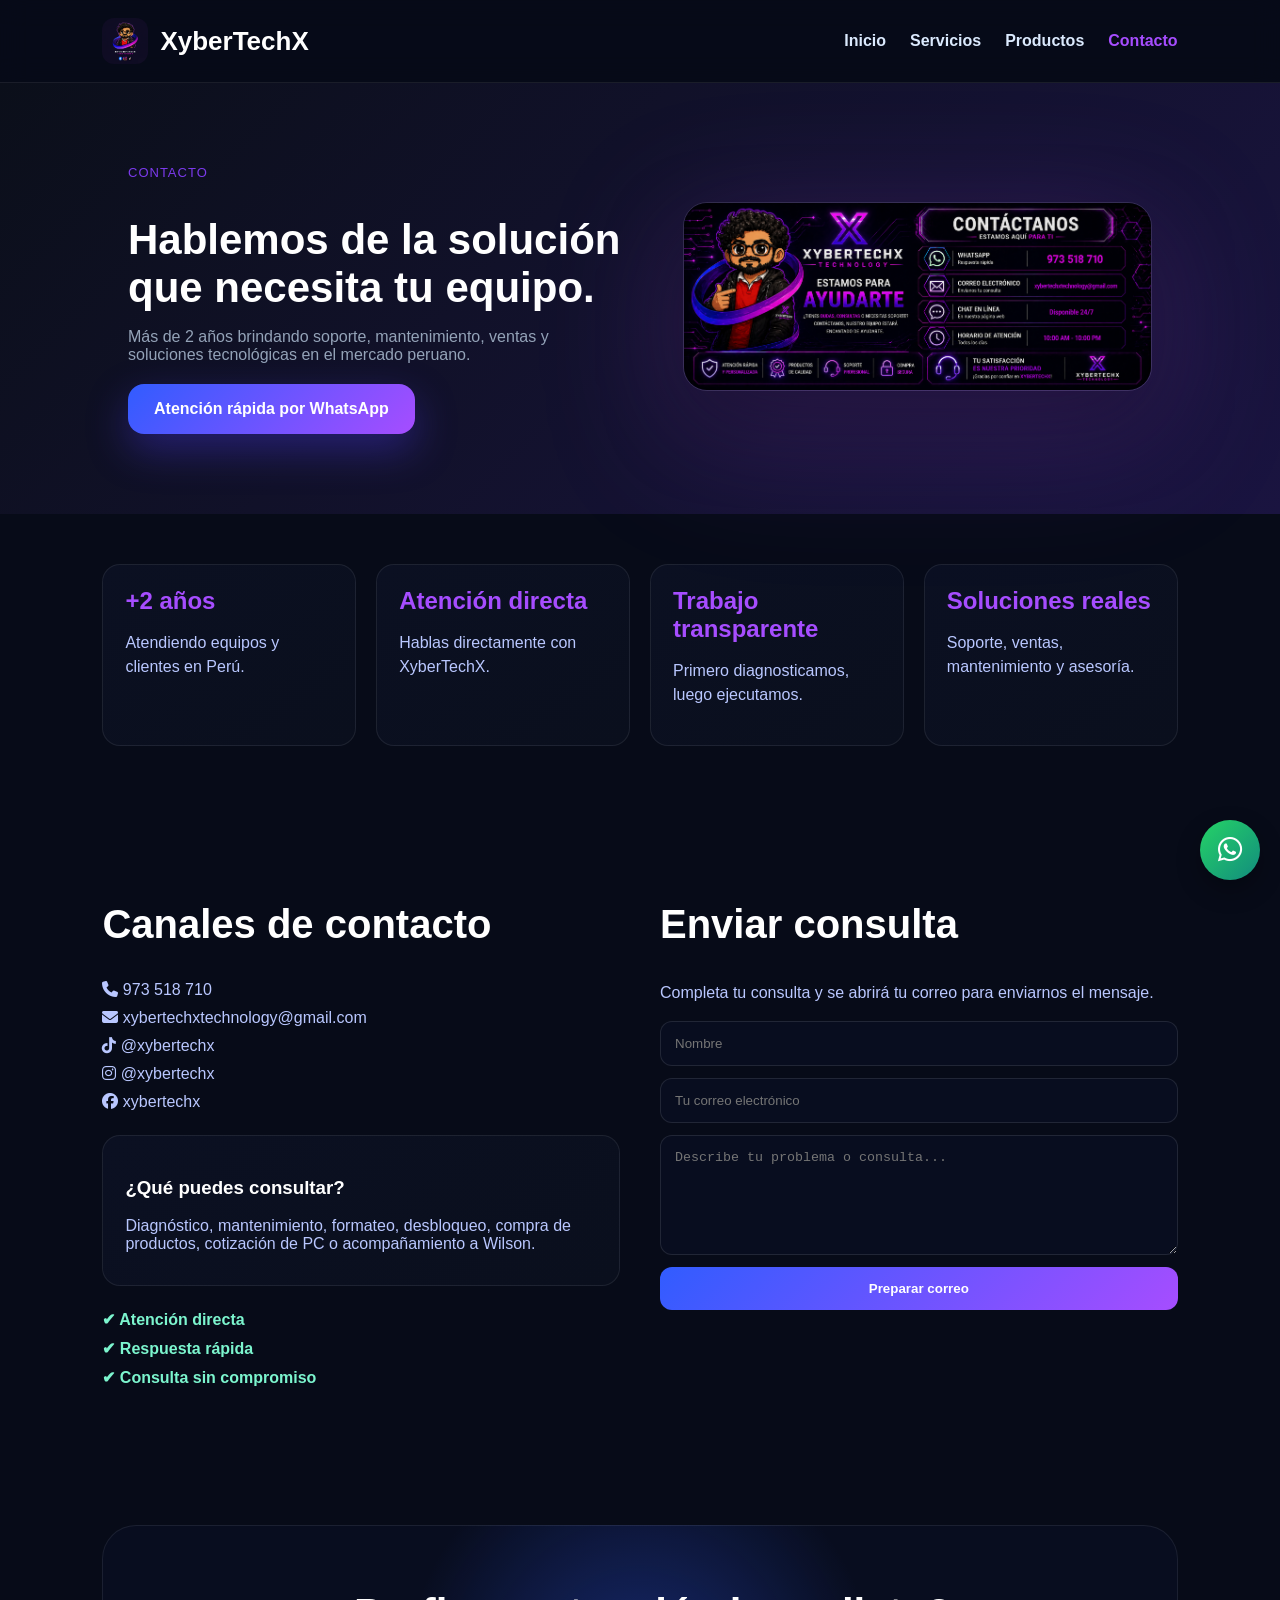
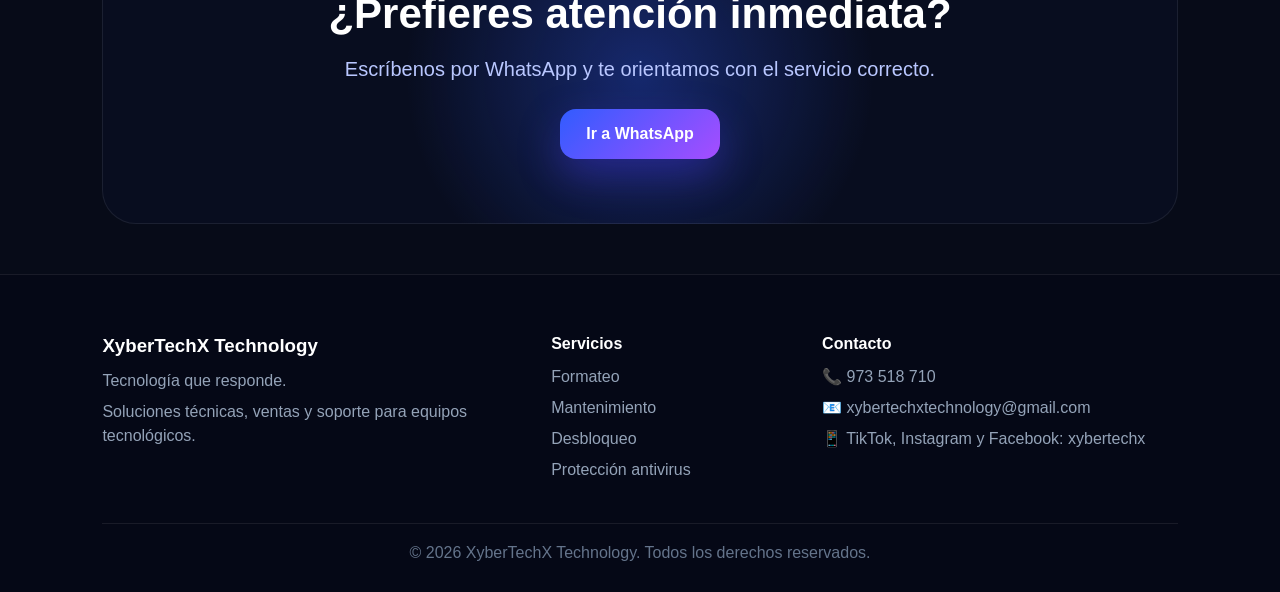
==== contacto.html @ 789586d5 "Corrige estructura y limpia archivos del sitio" ====
<!DOCTYPE html>
<html lang="es">
<head>
  <meta charset="UTF-8">
  <title>Contacto - XyberTechX Technology</title>
  <meta name="viewport" content="width=device-width, initial-scale=1.0">

  <link rel="stylesheet" href="css/web.css">
  <link rel="stylesheet" href="https://cdnjs.cloudflare.com/ajax/libs/font-awesome/6.5.0/css/all.min.css">
</head>

<body>

<header class="nav">
  <div class="nav-brand">
    <img src="img/logo.png" alt="XyberTechX">
    <h2>XyberTechX</h2>
  </div>

  <nav>
    <a href="index.html">Inicio</a>
    <a href="servicios.html">Servicios</a>
    <a href="productos.html">Productos</a>
    <a href="contacto.html" class="active">Contacto</a>
  </nav>
</header>

<section class="page-hero hero-productos">
  <div>
    <span class="eyebrow">Contacto</span>
    <h1>Hablemos de la solución que necesita tu equipo.</h1>
    <p>
      Más de 2 años brindando soporte, mantenimiento, ventas y soluciones tecnológicas en el mercado peruano.
    </p>

    <a class="btn" href="https://wa.me/51973518710?text=Hola,%20necesito%20ayuda%20con%20mi%20PC%20o%20laptop" target="_blank" rel="noopener">
      Atención rápida por WhatsApp
    </a>
  </div>

  <div class="hero-img">
    <img src="img/banner5.png" alt="Contacto XyberTechX">
  </div>
</section>

<section class="section confianza">
  <div class="confianza-grid">
    <div class="confianza-card">
      <h3>+2 años</h3>
      <p>Atendiendo equipos y clientes en Perú.</p>
    </div>

    <div class="confianza-card">
      <h3>Atención directa</h3>
      <p>Hablas directamente con XyberTechX.</p>
    </div>

    <div class="confianza-card">
      <h3>Trabajo transparente</h3>
      <p>Primero diagnosticamos, luego ejecutamos.</p>
    </div>

    <div class="confianza-card">
      <h3>Soluciones reales</h3>
      <p>Soporte, ventas, mantenimiento y asesoría.</p>
    </div>
  </div>
</section>

<section class="section contacto-grid">

  <div class="contacto-info">
    <h2>Canales de contacto</h2>

    <p><i class="fa-solid fa-phone"></i> 973 518 710</p>
    <p><i class="fa-solid fa-envelope"></i> xybertechxtechnology@gmail.com</p>
    <p><i class="fa-brands fa-tiktok"></i> @xybertechx</p>
    <p><i class="fa-brands fa-instagram"></i> @xybertechx</p>
    <p><i class="fa-brands fa-facebook"></i> xybertechx</p>

    <div class="contacto-note">
      <h3>¿Qué puedes consultar?</h3>
      <p>
        Diagnóstico, mantenimiento, formateo, desbloqueo, compra de productos,
        cotización de PC o acompañamiento a Wilson.
      </p>
    </div>

    <div class="mini-info">
      <p>✔ Atención directa</p>
      <p>✔ Respuesta rápida</p>
      <p>✔ Consulta sin compromiso</p>
    </div>
  </div>

  <div class="contacto-form">
    <h2>Enviar consulta</h2>
    <p class="form-desc">
      Completa tu consulta y se abrirá tu correo para enviarnos el mensaje.
    </p>

    <form id="formContacto">
      <input id="nombreContacto" type="text" placeholder="Nombre" required>
      <input id="correoContacto" type="email" placeholder="Tu correo electrónico" required>
      <textarea id="mensajeContacto" placeholder="Describe tu problema o consulta..." required></textarea>

      <button type="submit">Preparar correo</button>
    </form>

    <p id="mensajeForm" class="mensaje-form"></p>
  </div>

</section>

<section class="cta">
  <h2>¿Prefieres atención inmediata?</h2>
  <p>Escríbenos por WhatsApp y te orientamos con el servicio correcto.</p>

  <a class="btn" href="https://wa.me/51973518710?text=Hola,%20quiero%20atención%20rápida%20de%20XyberTechX" target="_blank" rel="noopener">
    Ir a WhatsApp
  </a>
</section>

<footer class="footer">
  <div class="footer-grid">
    <div>
      <h3>XyberTechX Technology</h3>
      <p>Tecnología que responde.</p>
      <p>Soluciones técnicas, ventas y soporte para equipos tecnológicos.</p>
    </div>

    <div>
      <h4>Servicios</h4>
      <p>Formateo</p>
      <p>Mantenimiento</p>
      <p>Desbloqueo</p>
      <p>Protección antivirus</p>
    </div>

    <div>
      <h4>Contacto</h4>
      <p>📞 973 518 710</p>
      <p>📧 xybertechxtechnology@gmail.com</p>
      <p>📱 TikTok, Instagram y Facebook: xybertechx</p>
    </div>
  </div>

  <div class="footer-copy">
    © 2026 XyberTechX Technology. Todos los derechos reservados.
  </div>
</footer>

<a href="https://wa.me/51973518710?text=Hola,%20quiero%20información%20sobre%20XyberTechX" class="whatsapp-float" target="_blank" rel="noopener">
  <i class="fab fa-whatsapp"></i>
</a>

<script>
const form = document.getElementById("formContacto");
const mensaje = document.getElementById("mensajeForm");

form.addEventListener("submit", (e) => {
  e.preventDefault();

  const nombre = document.getElementById("nombreContacto").value.trim();
  const correo = document.getElementById("correoContacto").value.trim();
  const consulta = document.getElementById("mensajeContacto").value.trim();

  const asunto = encodeURIComponent("Consulta desde la web de XyberTechX");
  const cuerpo = encodeURIComponent(
`Nombre: ${nombre}
Correo: ${correo}

Consulta:
${consulta}`
  );

  window.location.href = `mailto:xybertechxtechnology@gmail.com?subject=${asunto}&body=${cuerpo}`;

  mensaje.textContent = "Se abrirá tu aplicación de correo para enviar la consulta.";
  mensaje.style.color = "#4ade80";

  form.reset();
});
</script>

</body>
</html>
---- css/web.css ----
* {
  box-sizing: border-box;
}

body {
  margin: 0;
  font-family: Arial, sans-serif;
  background: #070b18;
  color: #ffffff;
}

/* NAV */
.nav {
  position: sticky;
  top: 0;
  z-index: 20;
  display: flex;
  justify-content: space-between;
  align-items: center;
  padding: 18px 8%;
  background: rgba(7, 11, 24, 0.88);
  backdrop-filter: blur(14px);
  border-bottom: 1px solid rgba(255,255,255,0.08);
}

.nav-brand {
  display: flex;
  align-items: center;
  gap: 12px;
}

.nav-brand img {
  width: 46px;
  height: 46px;
  object-fit: contain;
  border-radius: 12px;
}

.nav h2 {
  margin: 0;
  font-size: 26px;
}

.nav nav {
  display: flex;
  gap: 24px;
}

.nav a {
  color: #dbeafe;
  text-decoration: none;
  font-weight: 700;
}

.nav a:hover,
.nav a.active {
  color: #a64dff;
}

/* HERO */
.hero {
  min-height: 82vh;
  display: grid;
  grid-template-columns: 1fr 1fr;
  align-items: center;
  gap: 44px;
  padding: 80px 8%;
  background:
    radial-gradient(circle at top right, rgba(166,77,255,0.35), transparent 35%),
    linear-gradient(135deg, #07142e, #261547);
}

.hero h1 {
  font-size: clamp(44px, 6vw, 76px);
  line-height: 0.95;
  margin: 0 0 16px;
}

.slogan {
  color: #ffffff;
  font-size: 24px;
  font-weight: 800;
  margin: 0 0 14px;
}

.hero-desc {
  max-width: 620px;
  color: #b9c7ff;
  font-size: 20px;
  line-height: 1.55;
  margin-bottom: 34px;
}

.hero-img img {
  width: 100%;
  max-height: 420px;
  object-fit: contain;
  border-radius: 34px;
  border: 1px solid rgba(255,255,255,0.1);
  box-shadow: 0 30px 80px rgba(0,0,0,0.35);
}

.btn {
  display: inline-block;
  padding: 16px 26px;
  border-radius: 16px;
  background: linear-gradient(135deg, #315cff, #a64dff);
  color: #ffffff;
  text-decoration: none;
  font-weight: 900;
  box-shadow: 0 16px 40px rgba(80,60,255,0.35);
  transition: 0.2s ease;
}

.btn:hover {
  transform: translateY(-2px);
}

/* SECTIONS */
.section {
  padding: 78px 8%;
}

.section h2 {
  margin: 0 0 34px;
  font-size: 40px;
}

.grid {
  display: grid;
  grid-template-columns: repeat(auto-fit, minmax(240px, 1fr));
  gap: 22px;
}

.card {
  background:
    linear-gradient(180deg, rgba(255,255,255,0.06), rgba(255,255,255,0.02)),
    #080d1f;
  border: 1px solid rgba(143,96,255,0.22);
  border-radius: 24px;
  padding: 28px;
  min-height: 190px;
  box-shadow: 0 18px 45px rgba(0,0,0,0.22);
  transition: 0.2s ease;
}

.card:hover {
  transform: translateY(-4px);
  border-color: rgba(166,77,255,0.65);
}

.card h3 {
  margin: 0 0 14px;
  font-size: 24px;
}

.card p {
  color: #b9c7ff;
  line-height: 1.5;
}

.card strong {
  display: block;
  margin-top: 20px;
  font-size: 30px;
}

/* GALERÍA */
.galeria {
  display: grid;
  grid-template-columns: repeat(auto-fit, minmax(230px, 1fr));
  gap: 18px;
}

.galeria img {
  width: 100%;
  height: 250px;
  object-fit: cover;
  border-radius: 22px;
  border: 1px solid rgba(255,255,255,0.09);
  box-shadow: 0 18px 45px rgba(0,0,0,0.25);
  transition: 0.2s ease;
}

.galeria img:hover {
  transform: scale(1.02);
}

/* CTA */
.cta {
  margin: 50px 8%;
  padding: 64px 30px;
  text-align: center;
  border-radius: 34px;
  background:
    radial-gradient(circle at center, rgba(49,92,255,0.35), transparent 42%),
    #080d1f;
  border: 1px solid rgba(255,255,255,0.08);
}

.cta h2 {
  font-size: 42px;
  margin: 0 0 14px;
}

.cta p {
  color: #b9c7ff;
  font-size: 20px;
  margin-bottom: 28px;
}

/* FOOTER */
.footer {
  padding: 60px 8% 30px;
  border-top: 1px solid rgba(255,255,255,0.08);
  background: #050816;
}

.footer-grid {
  display: grid;
  grid-template-columns: 1.4fr 0.8fr 1.2fr;
  gap: 34px;
  margin-bottom: 34px;
}

.footer h3,
.footer h4 {
  margin: 0 0 12px;
}

.footer p {
  color: #94a3b8;
  margin: 7px 0;
  line-height: 1.5;
}

.footer-copy {
  padding-top: 20px;
  text-align: center;
  color: #64748b;
  border-top: 1px solid rgba(255,255,255,0.08);
}

/* RESPONSIVE */
@media (max-width: 900px) {
  .nav {
    flex-direction: column;
    gap: 16px;
  }

  .nav nav {
    flex-wrap: wrap;
    justify-content: center;
    gap: 14px;
  }

  .hero {
    grid-template-columns: 1fr;
    text-align: center;
    padding: 60px 6%;
  }

  .hero-desc {
    margin-left: auto;
    margin-right: auto;
  }

  .hero-img img {
    min-height: 280px;
  }

  .section {
    padding: 58px 6%;
  }

  .footer-grid {
    grid-template-columns: 1fr;
  }
}

.whatsapp-float {
  position: fixed;
  bottom: 20px;
  right: 20px;
  width: 60px;
  height: 60px;
  background: linear-gradient(135deg, #25d366, #128c7e);
  color: #fff;
  font-size: 28px;
  display: flex;
  align-items: center;
  justify-content: center;
  border-radius: 50%;
  text-decoration: none;
  box-shadow: 0 10px 25px rgba(0,0,0,0.3);
  z-index: 999;
  transition: all 0.25s ease;
}

.whatsapp-float:hover {
  transform: scale(1.1);
}

/* ===== PAGE HERO (SERVICIOS) ===== */
.page-hero {
  padding: 80px 10%;
  background: linear-gradient(135deg, #0b0f1a, #1a1440);
}

.page-hero h1 {
  font-size: 42px;
  margin-bottom: 10px;
}

.page-hero p {
  color: #94a3b8;
  max-width: 500px;
  margin-bottom: 20px;
}

.eyebrow {
  font-size: 13px;
  color: #7c3aed;
  text-transform: uppercase;
  letter-spacing: 1px;
}

/* ===== GRID SERVICIOS ===== */
.services-grid {
  display: grid;
  grid-template-columns: repeat(auto-fit, minmax(250px, 1fr));
  gap: 25px;
  margin-top: 30px;
}

/* ===== CARD SERVICIO ===== */
.service-card {
  background: rgba(255,255,255,0.03);
  border: 1px solid rgba(255,255,255,0.08);
  border-radius: 20px;
  padding: 25px;
  transition: 0.3s;
  display: flex;
  flex-direction: column;
  gap: 10px;
}

.service-card:hover {
  transform: translateY(-5px);
  border-color: #7c3aed;
}

/* ICONO */
.service-icon {
  font-size: 22px;
  color: #7c3aed;
}

/* TITULO */
.service-card h3 {
  font-size: 18px;
}

/* TEXTO */
.service-card p {
  font-size: 14px;
  color: #94a3b8;
}

/* PRECIO */
.service-card strong {
  font-size: 20px;
  margin-top: 5px;
}

/* BOTÓN */
.service-card a {
  margin-top: auto;
  text-align: center;
  padding: 10px;
  border-radius: 12px;
  background: linear-gradient(135deg, #4f46e5, #9333ea);
  color: white;
  text-decoration: none;
  font-size: 14px;
  transition: 0.2s;
}

.service-card a:hover {
  opacity: 0.9;
}

/* DESTACADO */
.featured-service {
  border: 1px solid #7c3aed;
  background: rgba(124, 58, 237, 0.1);
}

/* ===== SPLIT SECTION ===== */
.split-section {
  display: grid;
  grid-template-columns: 1fr 1fr;
  gap: 40px;
  align-items: center;
}

.mini-services {
  display: flex;
  flex-direction: column;
  gap: 20px;
}

.mini-services div {
  background: rgba(255,255,255,0.03);
  padding: 20px;
  border-radius: 15px;
  border: 1px solid rgba(255,255,255,0.08);
}

/* ===== STEPS ===== */
.steps {
  display: flex;
  gap: 25px;
  margin-top: 30px;
  flex-wrap: wrap;
}

.steps div {
  flex: 1;
  min-width: 220px;
  background: rgba(255,255,255,0.03);
  padding: 20px;
  border-radius: 15px;
}

.steps span {
  font-size: 22px;
  font-weight: bold;
  color: #7c3aed;
}

/* ===== RESPONSIVE ===== */
@media (max-width: 768px) {
  .split-section {
    grid-template-columns: 1fr;
  }

  .page-hero h1 {
    font-size: 30px;
  }
}

.services-hero {
  display: grid;
  grid-template-columns: 1fr 0.9fr;
  gap: 40px;
  align-items: center;
}

.services-hero-img img {
  width: 100%;
  max-height: 360px;
  object-fit: contain;
  border-radius: 28px;
  filter: drop-shadow(0 24px 60px rgba(166,77,255,0.28));
}

@media (max-width: 900px) {
  .services-hero {
    grid-template-columns: 1fr;
  }
}

.products-grid {
  display: grid;
  grid-template-columns: repeat(auto-fit, minmax(260px, 1fr));
  gap: 22px;
}

.product-public-card {
  background:
    linear-gradient(180deg, rgba(255,255,255,0.06), rgba(255,255,255,0.02)),
    #080d1f;
  border: 1px solid rgba(143,96,255,0.22);
  border-radius: 24px;
  padding: 26px;
  display: flex;
  flex-direction: column;
  gap: 16px;
  transition: 0.2s ease;
}

.product-public-card:hover {
  transform: translateY(-4px);
  border-color: rgba(166,77,255,0.65);
}

.product-public-icon {
  width: 52px;
  height: 52px;
  border-radius: 16px;
  background: rgba(166,77,255,0.14);
  color: #a64dff;
  display: flex;
  align-items: center;
  justify-content: center;
  font-size: 20px;
}

.product-public-card h3 {
  margin: 0 0 8px;
  font-size: 22px;
}

.product-public-card p {
  margin: 0 0 10px;
  color: #b9c7ff;
}

.product-public-card strong {
  font-size: 30px;
}

.product-public-card a {
  margin-top: auto;
  text-align: center;
  padding: 13px;
  border-radius: 14px;
  background: linear-gradient(135deg, #315cff, #a64dff);
  color: white;
  text-decoration: none;
  font-weight: 900;
}

.stock-ok,
.stock-out {
  display: inline-block;
  padding: 7px 12px;
  border-radius: 999px;
  font-size: 13px;
  font-weight: 800;
}

.stock-ok {
  background: rgba(0,184,148,0.14);
  color: #7cf5ce;
}

.stock-out {
  background: rgba(239,68,68,0.14);
  color: #fca5a5;
}

.empty-message {
  color: #b9c7ff;
}

.product-search-box {
  margin-bottom: 28px;
}

.product-search-box input {
  width: 100%;
  max-width: 420px;
  padding: 16px 20px;
  border-radius: 18px;
  border: 1px solid rgba(255,255,255,0.12);
  background: #080d1f;
  color: #fff;
  font-size: 16px;
  outline: none;
}

.product-search-box input:focus {
  border-color: rgba(166,77,255,0.75);
}

.hero-productos {
  display: grid;
  grid-template-columns: 1.1fr 1fr;
  align-items: center;
  gap: 40px;
}

.hero-productos .hero-img img {
  width: 100%;
  max-height: 360px;
  object-fit: contain;
  border-radius: 24px;
  filter: drop-shadow(0 24px 60px rgba(166,77,255,0.25));
}

@media (max-width: 900px) {
  .hero-productos {
    grid-template-columns: 1fr;
  }
}

.contacto-grid {
  display: grid;
  grid-template-columns: 1fr 1fr;
  gap: 40px;
}

.contacto-info p {
  margin: 10px 0;
  color: #b9c7ff;
}

.contacto-form form {
  display: flex;
  flex-direction: column;
  gap: 12px;
}

.contacto-form input,
.contacto-form textarea {
  padding: 14px;
  border-radius: 12px;
  border: 1px solid rgba(255,255,255,0.1);
  background: #080d1f;
  color: #fff;
}

.contacto-form textarea {
  min-height: 120px;
}

.contacto-form button {
  padding: 14px;
  border-radius: 12px;
  background: linear-gradient(135deg, #315cff, #a64dff);
  border: none;
  color: white;
  font-weight: bold;
  cursor: pointer;
}

.mensaje-form {
  margin-top: 10px;
  font-size: 14px;
}

/* Responsive */
@media (max-width: 900px) {
  .contacto-grid {
    grid-template-columns: 1fr;
  }
}

.confianza {
  padding-top: 50px;
}

.confianza-grid {
  display: grid;
  grid-template-columns: repeat(auto-fit, minmax(220px, 1fr));
  gap: 20px;
}

.confianza-card,
.contacto-note {
  background: linear-gradient(145deg, #0b1022, #0a0f1d);
  border: 1px solid rgba(255,255,255,0.08);
  border-radius: 18px;
  padding: 22px;
}

.confianza-card h3 {
  color: #a64dff;
  font-size: 24px;
  margin: 0 0 8px;
}

.confianza-card p,
.form-desc {
  color: #b9c7ff;
  line-height: 1.5;
}

.contacto-note {
  margin: 24px 0;
}

.mini-info p {
  color: #7cf5ce;
  font-weight: 700;
}

@media (max-width: 768px) {
  .nav {
    flex-direction: column;
    gap: 10px;
  }

  .nav nav {
    display: flex;
    flex-wrap: wrap;
    justify-content: center;
    gap: 12px;
  }

  .nav a {
    font-size: 14px;
  }
}

@media (max-width: 768px) {
  .hero,
  .hero-productos {
    grid-template-columns: 1fr;
    text-align: center;
  }

  .hero-img img {
    max-height: 250px;
  }
}

@media (max-width: 768px) {
  .products-grid,
  .services-grid {
    grid-template-columns: 1fr;
  }
}
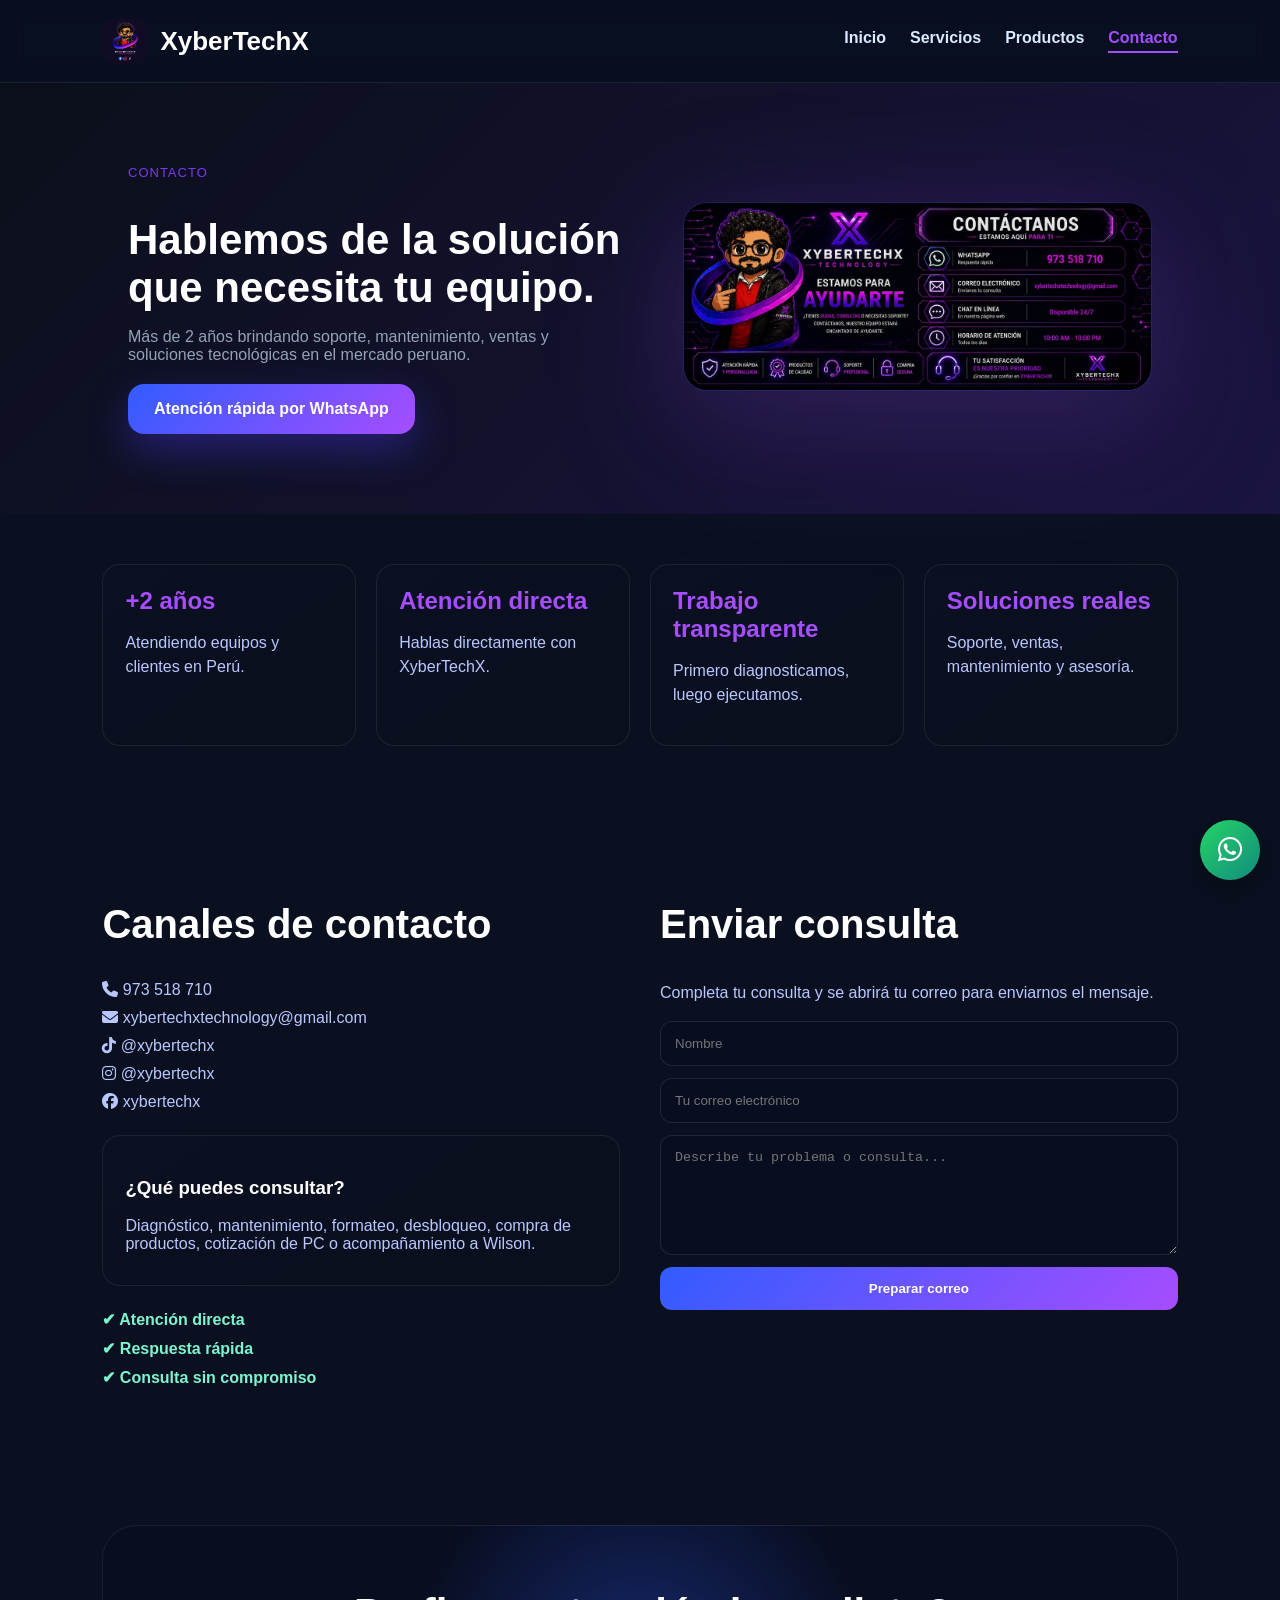
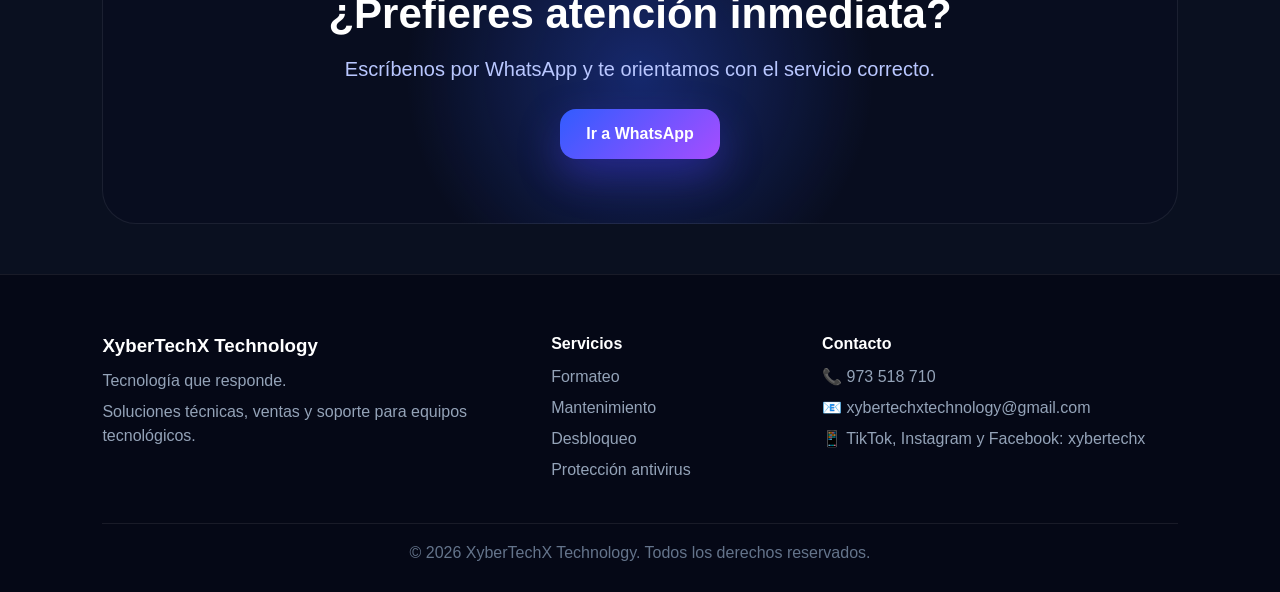
==== commit 023f340d: "Mejora rendimiento del catalogo y rediseña inicio" ====
--- a/contacto.html
+++ b/contacto.html
@@ -39,7 +39,7 @@
   </div>
 
   <div class="hero-img">
-    <img src="img/banner5.png" alt="Contacto XyberTechX">
+    <img src="img/optimized/banner5-contacto.webp" alt="Contacto XyberTechX">
   </div>
 </section>
 
@@ -184,4 +184,4 @@
 </script>
 
 </body>
-</html>+</html>
--- a/css/web.css
+++ b/css/web.css
@@ -5,7 +5,7 @@
 body {
   margin: 0;
   font-family: Arial, sans-serif;
-  background: #070b18;
+  background: #0a1020;
   color: #ffffff;
 }
 
@@ -18,7 +18,7 @@
   justify-content: space-between;
   align-items: center;
   padding: 18px 8%;
-  background: rgba(7, 11, 24, 0.88);
+  background: rgba(9, 15, 32, 0.88);
   backdrop-filter: blur(14px);
   border-bottom: 1px solid rgba(255,255,255,0.08);
 }
@@ -57,27 +57,33 @@
   color: #a64dff;
 }
 
+.nav a.active {
+  border-bottom: 2px solid #a64dff;
+  padding-bottom: 4px;
+}
+
 /* HERO */
 .hero {
-  min-height: 82vh;
+  min-height: 78vh;
   display: grid;
   grid-template-columns: 1fr 1fr;
   align-items: center;
   gap: 44px;
   padding: 80px 8%;
   background:
-    radial-gradient(circle at top right, rgba(166,77,255,0.35), transparent 35%),
-    linear-gradient(135deg, #07142e, #261547);
+    radial-gradient(circle at 82% 20%, rgba(125, 92, 255, 0.28), transparent 34%),
+    linear-gradient(135deg, #f5f8ff 0%, #dfe8ff 48%, #172554 100%);
+  color: #101827;
 }
 
 .hero h1 {
-  font-size: clamp(44px, 6vw, 76px);
+  font-size: clamp(40px, 6vw, 72px);
   line-height: 0.95;
   margin: 0 0 16px;
 }
 
 .slogan {
-  color: #ffffff;
+  color: #315cff;
   font-size: 24px;
   font-weight: 800;
   margin: 0 0 14px;
@@ -85,7 +91,7 @@
 
 .hero-desc {
   max-width: 620px;
-  color: #b9c7ff;
+  color: #263756;
   font-size: 20px;
   line-height: 1.55;
   margin-bottom: 34px;
@@ -96,8 +102,18 @@
   max-height: 420px;
   object-fit: contain;
   border-radius: 34px;
-  border: 1px solid rgba(255,255,255,0.1);
-  box-shadow: 0 30px 80px rgba(0,0,0,0.35);
+  border: 1px solid rgba(49,92,255,0.14);
+  box-shadow: 0 30px 80px rgba(15, 23, 42, 0.22);
+}
+
+.home-hero .eyebrow {
+  color: #315cff;
+}
+
+.hero-actions {
+  display: flex;
+  flex-wrap: wrap;
+  gap: 14px;
 }
 
 .btn {
@@ -116,16 +132,37 @@
   transform: translateY(-2px);
 }
 
+.btn-secondary {
+  background: #ffffff;
+  color: #172554;
+  border: 1px solid rgba(49,92,255,0.18);
+  box-shadow: 0 14px 34px rgba(15,23,42,0.12);
+}
+
 /* SECTIONS */
 .section {
   padding: 78px 8%;
 }
 
+.section-light {
+  background: #f4f7ff;
+  color: #111827;
+}
+
+.section-heading {
+  max-width: 760px;
+  margin-bottom: 34px;
+}
+
 .section h2 {
   margin: 0 0 34px;
   font-size: 40px;
 }
 
+.section-heading h2 {
+  margin: 0;
+}
+
 .grid {
   display: grid;
   grid-template-columns: repeat(auto-fit, minmax(240px, 1fr));
@@ -134,16 +171,22 @@
 
 .card {
   background:
-    linear-gradient(180deg, rgba(255,255,255,0.06), rgba(255,255,255,0.02)),
-    #080d1f;
-  border: 1px solid rgba(143,96,255,0.22);
-  border-radius: 24px;
+    linear-gradient(180deg, rgba(255,255,255,0.08), rgba(255,255,255,0.03)),
+    #10182e;
+  border: 1px solid rgba(88,119,255,0.18);
+  border-radius: 18px;
   padding: 28px;
   min-height: 190px;
   box-shadow: 0 18px 45px rgba(0,0,0,0.22);
   transition: 0.2s ease;
 }
 
+.section-light .card {
+  background: #ffffff;
+  color: #111827;
+  border-color: rgba(49,92,255,0.14);
+}
+
 .card:hover {
   transform: translateY(-4px);
   border-color: rgba(166,77,255,0.65);
@@ -157,12 +200,107 @@
 .card p {
   color: #b9c7ff;
   line-height: 1.5;
+}
+
+.section-light .card p {
+  color: #4b5b76;
+}
+
+.card-icon {
+  width: 44px;
+  height: 44px;
+  display: inline-flex;
+  align-items: center;
+  justify-content: center;
+  margin-bottom: 18px;
+  border-radius: 14px;
+  background: rgba(49,92,255,0.12);
+  color: #315cff;
+  font-size: 20px;
 }
 
 .card strong {
   display: block;
   margin-top: 20px;
   font-size: 30px;
+}
+
+.trust-strip {
+  display: grid;
+  grid-template-columns: repeat(4, 1fr);
+  gap: 18px;
+  padding: 24px 8%;
+  background: #ffffff;
+  color: #111827;
+  border-bottom: 1px solid rgba(49,92,255,0.12);
+}
+
+.trust-strip div {
+  padding: 18px;
+  border-radius: 16px;
+  background: #f4f7ff;
+  border: 1px solid rgba(49,92,255,0.1);
+}
+
+.trust-strip strong,
+.trust-strip span {
+  display: block;
+}
+
+.trust-strip strong {
+  color: #315cff;
+  font-size: 20px;
+  margin-bottom: 4px;
+}
+
+.trust-strip span {
+  color: #4b5b76;
+}
+
+.featured-products {
+  display: grid;
+  grid-template-columns: repeat(3, 1fr);
+  gap: 22px;
+}
+
+.featured-products article {
+  display: grid;
+  grid-template-columns: 140px 1fr;
+  gap: 18px;
+  align-items: center;
+  padding: 20px;
+  border-radius: 18px;
+  background: #10182e;
+  border: 1px solid rgba(88,119,255,0.18);
+}
+
+.featured-products img {
+  width: 100%;
+  aspect-ratio: 1;
+  object-fit: contain;
+  border-radius: 14px;
+  background: #ffffff;
+  padding: 10px;
+}
+
+.featured-products h3 {
+  margin: 0 0 8px;
+}
+
+.featured-products p {
+  color: #b9c7ff;
+  margin: 0 0 12px;
+  line-height: 1.45;
+}
+
+.featured-products strong {
+  color: #7cf5ce;
+  font-size: 24px;
+}
+
+.center-action {
+  text-align: center;
+  margin-top: 28px;
 }
 
 /* GALERÍA */
@@ -433,6 +571,11 @@
   border-radius: 15px;
 }
 
+.section-light .steps div {
+  background: #ffffff;
+  border: 1px solid rgba(49,92,255,0.12);
+}
+
 .steps span {
   font-size: 22px;
   font-weight: bold;
@@ -473,7 +616,7 @@
 
 .products-grid {
   display: grid;
-  grid-template-columns: repeat(auto-fit, minmax(260px, 1fr));
+  grid-template-columns: repeat(auto-fill, minmax(240px, 1fr));
   gap: 22px;
 }
 
@@ -482,11 +625,12 @@
     linear-gradient(180deg, rgba(255,255,255,0.06), rgba(255,255,255,0.02)),
     #080d1f;
   border: 1px solid rgba(143,96,255,0.22);
-  border-radius: 24px;
-  padding: 26px;
+  border-radius: 18px;
+  padding: 18px;
   display: flex;
   flex-direction: column;
-  gap: 16px;
+  gap: 14px;
+  min-height: 100%;
   transition: 0.2s ease;
 }
 
@@ -507,9 +651,18 @@
   font-size: 20px;
 }
 
+.product-public-image {
+  width: 100%;
+  aspect-ratio: 1 / 1;
+  object-fit: contain;
+  border-radius: 14px;
+  background: linear-gradient(180deg, #ffffff, #eef3ff);
+  padding: 10px;
+}
+
 .product-public-card h3 {
   margin: 0 0 8px;
-  font-size: 22px;
+  font-size: 20px;
 }
 
 .product-public-card p {
@@ -518,7 +671,8 @@
 }
 
 .product-public-card strong {
-  font-size: 30px;
+  font-size: 28px;
+  color: #ffffff;
 }
 
 .product-public-card a {
@@ -556,13 +710,15 @@
 }
 
 .product-search-box {
-  margin-bottom: 28px;
+  position: relative;
+  flex: 1;
+  min-width: 260px;
 }
 
 .product-search-box input {
   width: 100%;
-  max-width: 420px;
   padding: 16px 20px;
+  padding-left: 48px;
   border-radius: 18px;
   border: 1px solid rgba(255,255,255,0.12);
   background: #080d1f;
@@ -571,8 +727,77 @@
   outline: none;
 }
 
+.product-search-box i {
+  position: absolute;
+  left: 18px;
+  top: 50%;
+  color: #94a3b8;
+  transform: translateY(-50%);
+}
+
 .product-search-box input:focus {
   border-color: rgba(166,77,255,0.75);
+}
+
+.products-section {
+  padding-top: 64px;
+}
+
+.product-toolbar {
+  display: flex;
+  align-items: center;
+  gap: 16px;
+  margin-bottom: 14px;
+}
+
+.product-filter-group {
+  display: flex;
+  flex-wrap: wrap;
+  gap: 10px;
+}
+
+.filter-chip {
+  min-height: 48px;
+  padding: 0 16px;
+  border: 1px solid rgba(255,255,255,0.12);
+  border-radius: 999px;
+  background: #10182e;
+  color: #dbeafe;
+  font-weight: 800;
+  cursor: pointer;
+}
+
+.filter-chip.active,
+.filter-chip:hover {
+  background: #ffffff;
+  color: #172554;
+  border-color: rgba(166,77,255,0.55);
+}
+
+.products-summary {
+  min-height: 24px;
+  margin: 0 0 22px;
+  color: #b9c7ff;
+}
+
+.product-skeleton {
+  min-height: 360px;
+  border-radius: 18px;
+  background:
+    linear-gradient(90deg, rgba(255,255,255,0.04), rgba(255,255,255,0.12), rgba(255,255,255,0.04)),
+    #10182e;
+  background-size: 220% 100%;
+  animation: skeleton-loading 1.2s ease-in-out infinite;
+}
+
+@keyframes skeleton-loading {
+  from {
+    background-position: 120% 0;
+  }
+
+  to {
+    background-position: -120% 0;
+  }
 }
 
 .hero-productos {
@@ -643,6 +868,24 @@
 
 /* Responsive */
 @media (max-width: 900px) {
+  .trust-strip,
+  .featured-products {
+    grid-template-columns: repeat(2, 1fr);
+  }
+
+  .featured-products article {
+    grid-template-columns: 110px 1fr;
+  }
+
+  .product-toolbar {
+    align-items: stretch;
+    flex-direction: column;
+  }
+
+  .product-search-box {
+    min-width: 100%;
+  }
+
   .contacto-grid {
     grid-template-columns: 1fr;
   }
@@ -703,24 +946,58 @@
   .nav a {
     font-size: 14px;
   }
-}
-
-@media (max-width: 768px) {
+
   .hero,
   .hero-productos {
     grid-template-columns: 1fr;
     text-align: center;
+    padding: 52px 6%;
+  }
+
+  .hero-actions {
+    justify-content: center;
   }
 
   .hero-img img {
     max-height: 250px;
   }
-}
-
-@media (max-width: 768px) {
+
+  .section {
+    padding: 54px 6%;
+  }
+
+  .section h2,
+  .cta h2 {
+    font-size: 30px;
+  }
+
+  .trust-strip,
+  .featured-products,
   .products-grid,
   .services-grid {
     grid-template-columns: 1fr;
   }
-}
-
+
+  .trust-strip {
+    padding: 18px 6%;
+  }
+
+  .featured-products article {
+    grid-template-columns: 92px 1fr;
+  }
+
+  .product-filter-group {
+    display: grid;
+    grid-template-columns: 1fr;
+  }
+
+  .filter-chip {
+    width: 100%;
+  }
+
+  .cta {
+    margin: 32px 6%;
+    padding: 42px 20px;
+  }
+}
+
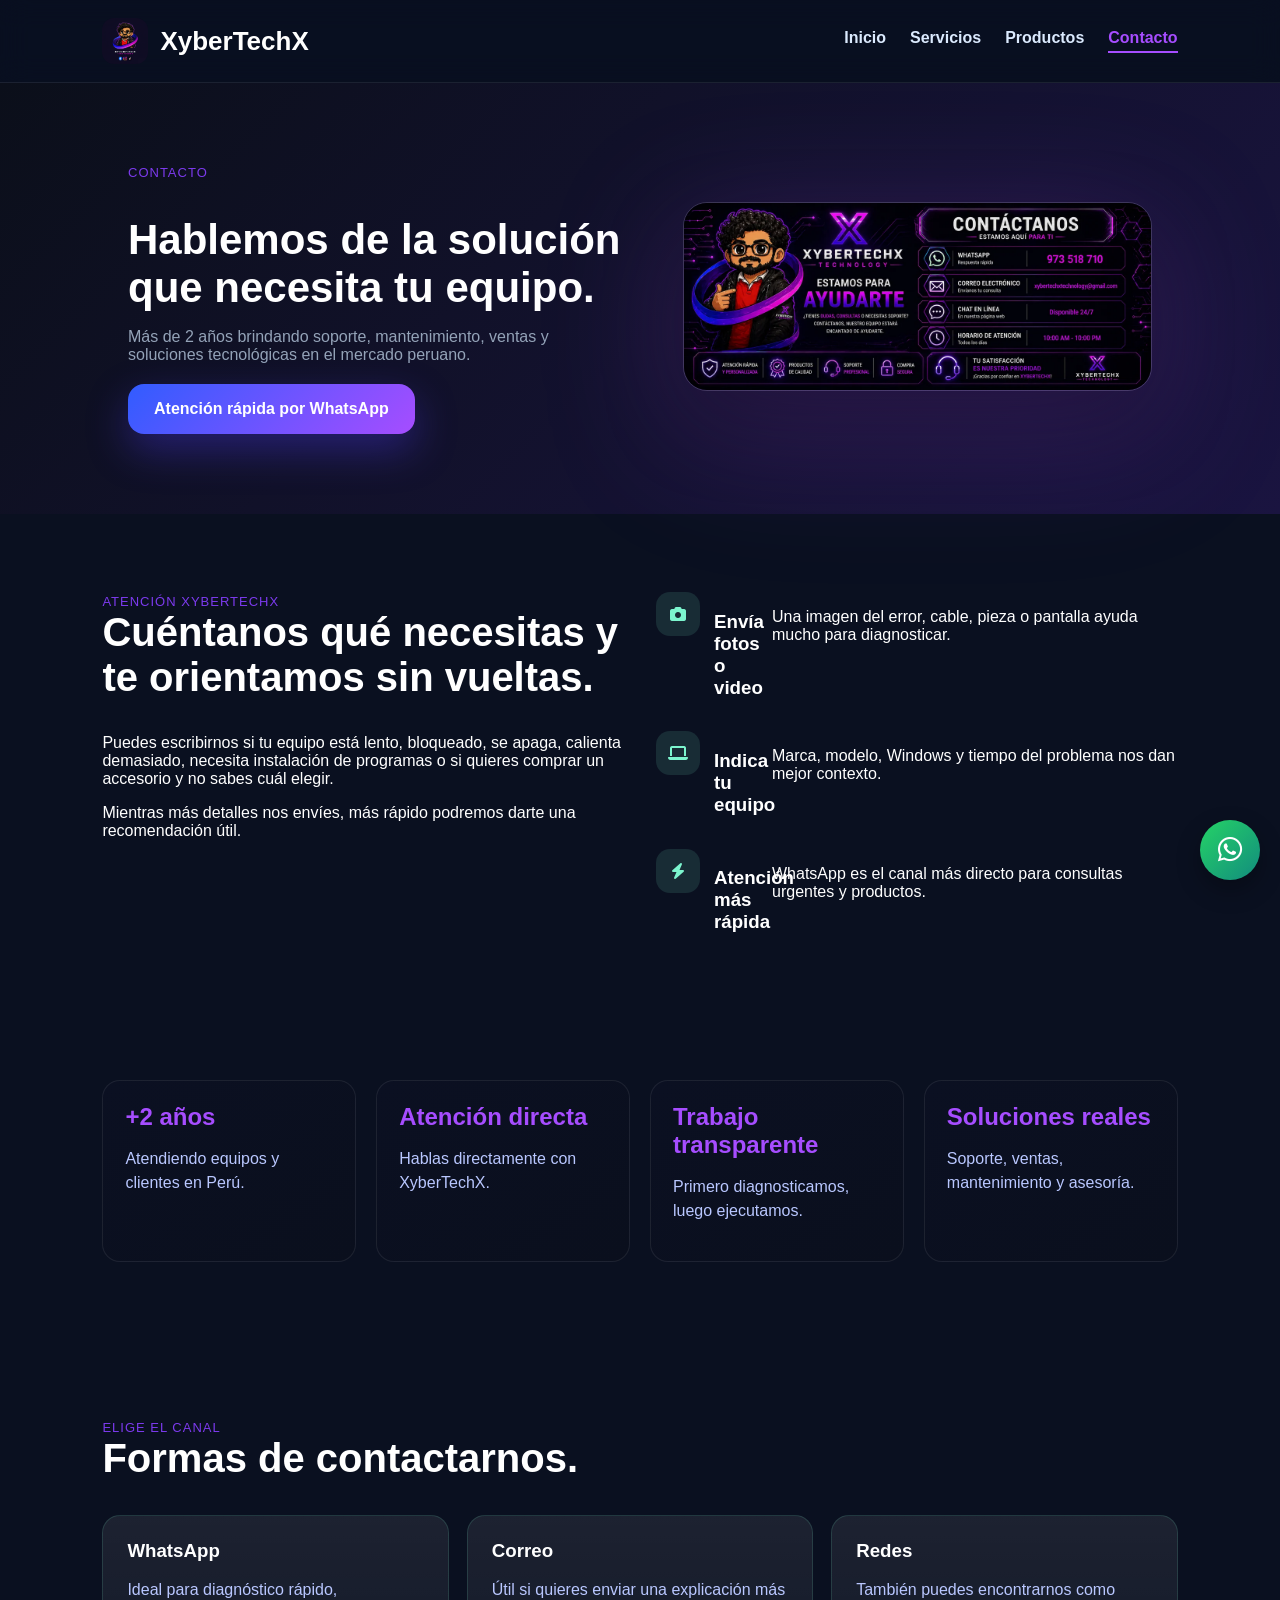
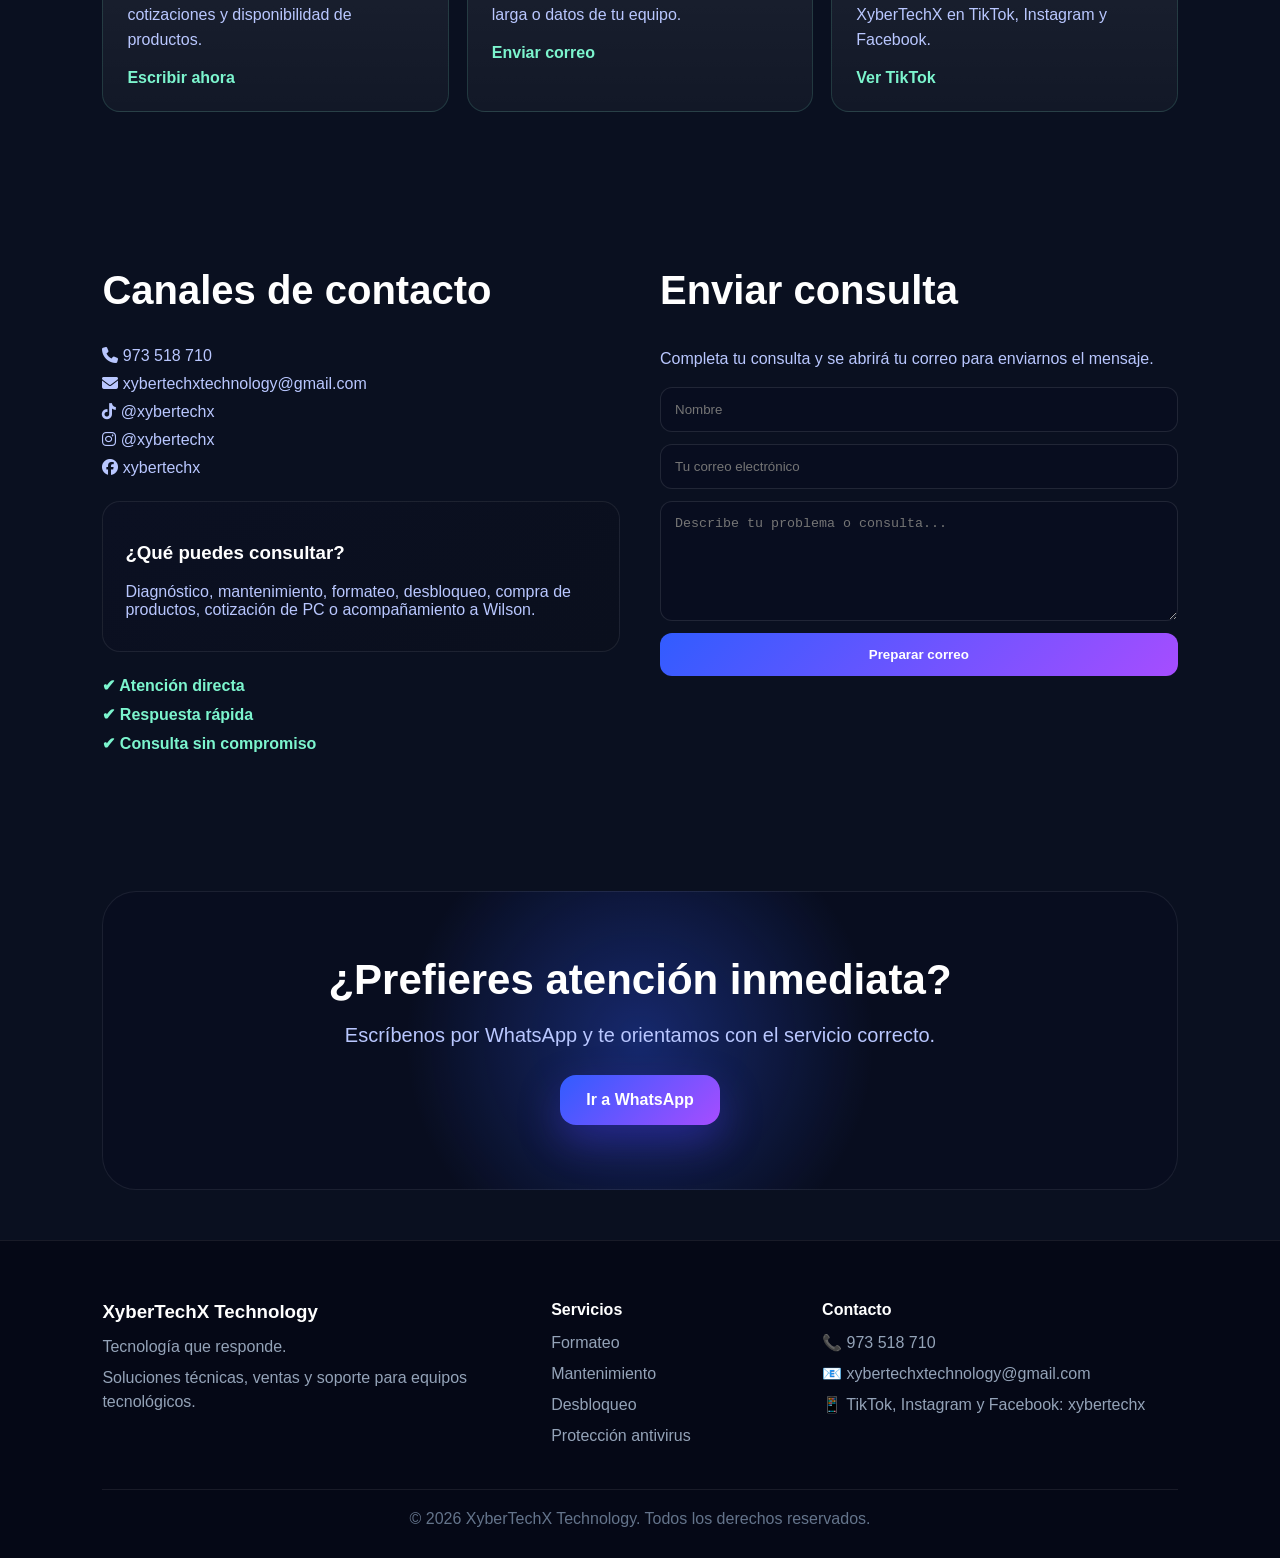
==== commit 21c258c7: "Ajusta tono visual y amplía servicios y contacto" ====
--- a/contacto.html
+++ b/contacto.html
@@ -43,6 +43,47 @@
   </div>
 </section>
 
+<section class="section">
+  <div class="about-band">
+    <div>
+      <span class="eyebrow">Atención XyberTechX</span>
+      <h2>Cuéntanos qué necesitas y te orientamos sin vueltas.</h2>
+      <p>
+        Puedes escribirnos si tu equipo está lento, bloqueado, se apaga, calienta demasiado, necesita instalación de programas o si quieres comprar un accesorio y no sabes cuál elegir.
+      </p>
+      <p>
+        Mientras más detalles nos envíes, más rápido podremos darte una recomendación útil.
+      </p>
+    </div>
+
+    <div class="values-list">
+      <div>
+        <i class="fa-solid fa-camera"></i>
+        <div>
+          <h3>Envía fotos o video</h3>
+          <p>Una imagen del error, cable, pieza o pantalla ayuda mucho para diagnosticar.</p>
+        </div>
+      </div>
+
+      <div>
+        <i class="fa-solid fa-laptop"></i>
+        <div>
+          <h3>Indica tu equipo</h3>
+          <p>Marca, modelo, Windows y tiempo del problema nos dan mejor contexto.</p>
+        </div>
+      </div>
+
+      <div>
+        <i class="fa-solid fa-bolt"></i>
+        <div>
+          <h3>Atención más rápida</h3>
+          <p>WhatsApp es el canal más directo para consultas urgentes y productos.</p>
+        </div>
+      </div>
+    </div>
+  </div>
+</section>
+
 <section class="section confianza">
   <div class="confianza-grid">
     <div class="confianza-card">
@@ -63,6 +104,33 @@
     <div class="confianza-card">
       <h3>Soluciones reales</h3>
       <p>Soporte, ventas, mantenimiento y asesoría.</p>
+    </div>
+  </div>
+</section>
+
+<section class="section">
+  <div class="section-heading">
+    <span class="eyebrow">Elige el canal</span>
+    <h2>Formas de contactarnos.</h2>
+  </div>
+
+  <div class="contact-options">
+    <div class="contact-card">
+      <h3>WhatsApp</h3>
+      <p>Ideal para diagnóstico rápido, cotizaciones y disponibilidad de productos.</p>
+      <a href="https://wa.me/51973518710" target="_blank" rel="noopener">Escribir ahora</a>
+    </div>
+
+    <div class="contact-card">
+      <h3>Correo</h3>
+      <p>Útil si quieres enviar una explicación más larga o datos de tu equipo.</p>
+      <a href="mailto:xybertechxtechnology@gmail.com">Enviar correo</a>
+    </div>
+
+    <div class="contact-card">
+      <h3>Redes</h3>
+      <p>También puedes encontrarnos como XyberTechX en TikTok, Instagram y Facebook.</p>
+      <a href="https://www.tiktok.com/@xybertechx" target="_blank" rel="noopener">Ver TikTok</a>
     </div>
   </div>
 </section>
--- a/css/web.css
+++ b/css/web.css
@@ -71,9 +71,10 @@
   gap: 44px;
   padding: 80px 8%;
   background:
-    radial-gradient(circle at 82% 20%, rgba(125, 92, 255, 0.28), transparent 34%),
-    linear-gradient(135deg, #f5f8ff 0%, #dfe8ff 48%, #172554 100%);
-  color: #101827;
+    radial-gradient(circle at 84% 18%, rgba(88, 119, 255, 0.32), transparent 34%),
+    radial-gradient(circle at 8% 78%, rgba(0, 184, 148, 0.18), transparent 26%),
+    linear-gradient(135deg, #111827 0%, #172554 48%, #243b80 100%);
+  color: #ffffff;
 }
 
 .hero h1 {
@@ -83,7 +84,7 @@
 }
 
 .slogan {
-  color: #315cff;
+  color: #b9d4ff;
   font-size: 24px;
   font-weight: 800;
   margin: 0 0 14px;
@@ -91,7 +92,7 @@
 
 .hero-desc {
   max-width: 620px;
-  color: #263756;
+  color: #d7e3ff;
   font-size: 20px;
   line-height: 1.55;
   margin-bottom: 34px;
@@ -102,12 +103,12 @@
   max-height: 420px;
   object-fit: contain;
   border-radius: 34px;
-  border: 1px solid rgba(49,92,255,0.14);
-  box-shadow: 0 30px 80px rgba(15, 23, 42, 0.22);
+  border: 1px solid rgba(255,255,255,0.14);
+  box-shadow: 0 30px 80px rgba(0,0,0,0.32);
 }
 
 .home-hero .eyebrow {
-  color: #315cff;
+  color: #7cf5ce;
 }
 
 .hero-actions {
@@ -133,10 +134,10 @@
 }
 
 .btn-secondary {
-  background: #ffffff;
-  color: #172554;
-  border: 1px solid rgba(49,92,255,0.18);
-  box-shadow: 0 14px 34px rgba(15,23,42,0.12);
+  background: rgba(255,255,255,0.12);
+  color: #ffffff;
+  border: 1px solid rgba(255,255,255,0.28);
+  box-shadow: none;
 }
 
 /* SECTIONS */
@@ -145,8 +146,8 @@
 }
 
 .section-light {
-  background: #f4f7ff;
-  color: #111827;
+  background: #10182e;
+  color: #ffffff;
 }
 
 .section-heading {
@@ -182,9 +183,9 @@
 }
 
 .section-light .card {
-  background: #ffffff;
-  color: #111827;
-  border-color: rgba(49,92,255,0.14);
+  background: linear-gradient(180deg, rgba(255,255,255,0.08), rgba(255,255,255,0.035));
+  color: #ffffff;
+  border-color: rgba(124,245,206,0.16);
 }
 
 .card:hover {
@@ -203,7 +204,7 @@
 }
 
 .section-light .card p {
-  color: #4b5b76;
+  color: #c7d7f5;
 }
 
 .card-icon {
@@ -230,16 +231,16 @@
   grid-template-columns: repeat(4, 1fr);
   gap: 18px;
   padding: 24px 8%;
-  background: #ffffff;
-  color: #111827;
-  border-bottom: 1px solid rgba(49,92,255,0.12);
+  background: #0f172a;
+  color: #ffffff;
+  border-bottom: 1px solid rgba(255,255,255,0.08);
 }
 
 .trust-strip div {
   padding: 18px;
   border-radius: 16px;
-  background: #f4f7ff;
-  border: 1px solid rgba(49,92,255,0.1);
+  background: #17213a;
+  border: 1px solid rgba(124,245,206,0.12);
 }
 
 .trust-strip strong,
@@ -248,13 +249,13 @@
 }
 
 .trust-strip strong {
-  color: #315cff;
+  color: #7cf5ce;
   font-size: 20px;
   margin-bottom: 4px;
 }
 
 .trust-strip span {
-  color: #4b5b76;
+  color: #b9c7ff;
 }
 
 .featured-products {
@@ -301,6 +302,71 @@
 .center-action {
   text-align: center;
   margin-top: 28px;
+}
+
+.about-band {
+  display: grid;
+  grid-template-columns: 1fr 1fr;
+  gap: 32px;
+  align-items: start;
+}
+
+.about-panel,
+.faq-item,
+.contact-card {
+  background: linear-gradient(180deg, rgba(255,255,255,0.08), rgba(255,255,255,0.035));
+  border: 1px solid rgba(124,245,206,0.14);
+  border-radius: 18px;
+  padding: 24px;
+}
+
+.about-panel h3,
+.faq-item h3,
+.contact-card h3 {
+  margin: 0 0 12px;
+}
+
+.about-panel p,
+.faq-item p,
+.contact-card p {
+  color: #b9c7ff;
+  line-height: 1.55;
+}
+
+.values-list {
+  display: grid;
+  gap: 14px;
+}
+
+.values-list div {
+  display: grid;
+  grid-template-columns: 44px 1fr;
+  gap: 14px;
+  align-items: start;
+}
+
+.values-list i {
+  width: 44px;
+  height: 44px;
+  display: inline-flex;
+  align-items: center;
+  justify-content: center;
+  border-radius: 14px;
+  background: rgba(124,245,206,0.12);
+  color: #7cf5ce;
+}
+
+.faq-grid,
+.contact-options {
+  display: grid;
+  grid-template-columns: repeat(3, 1fr);
+  gap: 18px;
+}
+
+.contact-card a {
+  color: #7cf5ce;
+  font-weight: 900;
+  text-decoration: none;
 }
 
 /* GALERÍA */
@@ -869,8 +935,14 @@
 /* Responsive */
 @media (max-width: 900px) {
   .trust-strip,
-  .featured-products {
+  .featured-products,
+  .faq-grid,
+  .contact-options {
     grid-template-columns: repeat(2, 1fr);
+  }
+
+  .about-band {
+    grid-template-columns: 1fr;
   }
 
   .featured-products article {
@@ -973,6 +1045,8 @@
 
   .trust-strip,
   .featured-products,
+  .faq-grid,
+  .contact-options,
   .products-grid,
   .services-grid {
     grid-template-columns: 1fr;
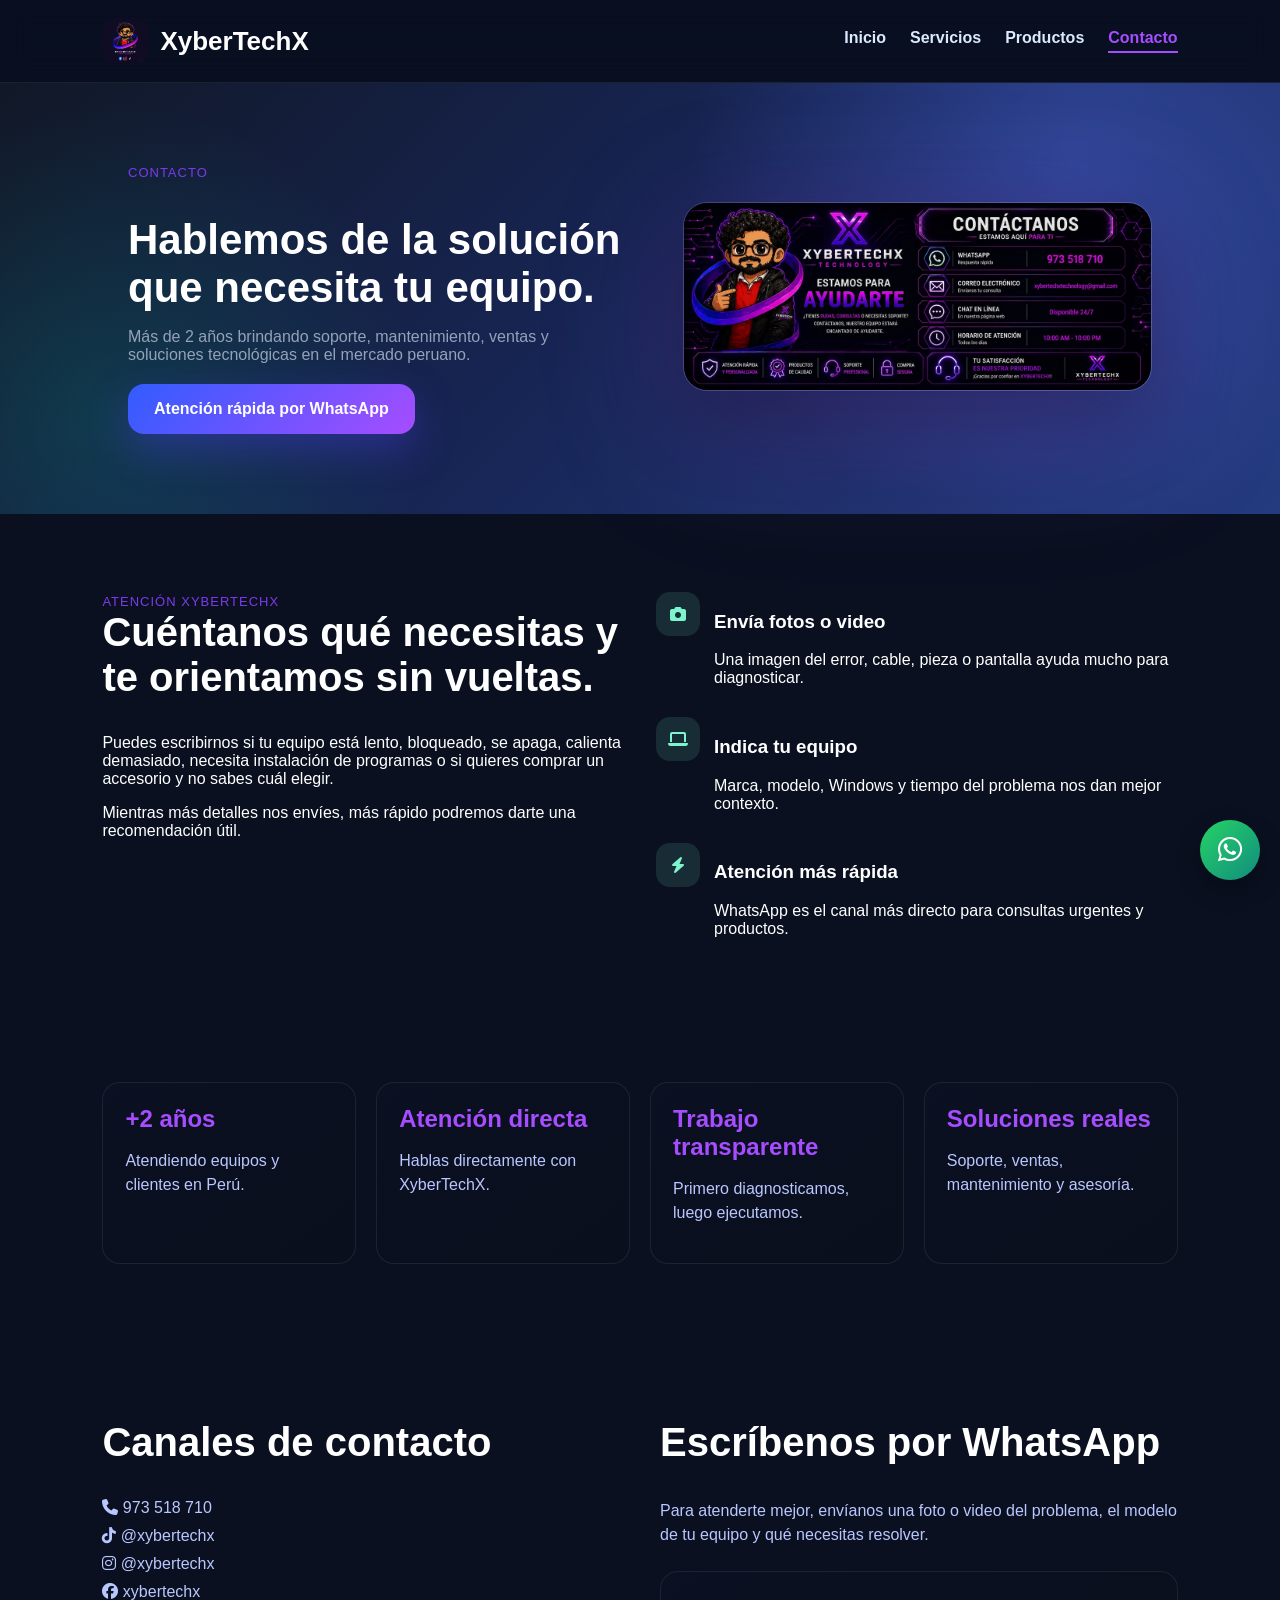
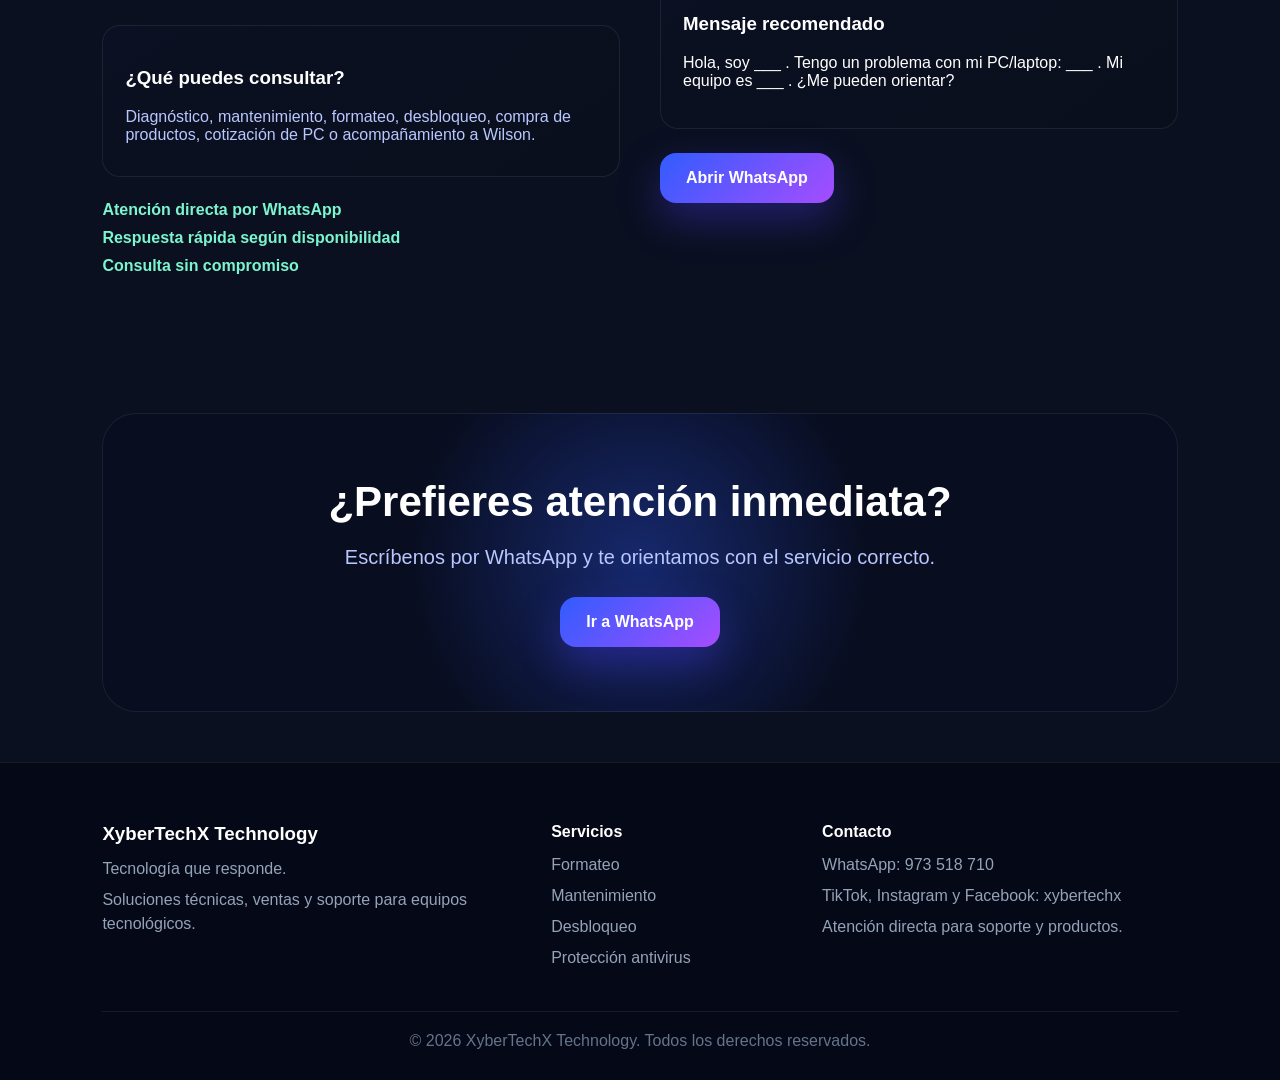
==== commit a0b025e6: "Unifica estilo y simplifica contacto y servicios" ====
--- a/contacto.html
+++ b/contacto.html
@@ -1,4 +1,4 @@
-<!DOCTYPE html>
+﻿<!DOCTYPE html>
 <html lang="es">
 <head>
   <meta charset="UTF-8">
@@ -108,40 +108,12 @@
   </div>
 </section>
 
-<section class="section">
-  <div class="section-heading">
-    <span class="eyebrow">Elige el canal</span>
-    <h2>Formas de contactarnos.</h2>
-  </div>
-
-  <div class="contact-options">
-    <div class="contact-card">
-      <h3>WhatsApp</h3>
-      <p>Ideal para diagnóstico rápido, cotizaciones y disponibilidad de productos.</p>
-      <a href="https://wa.me/51973518710" target="_blank" rel="noopener">Escribir ahora</a>
-    </div>
-
-    <div class="contact-card">
-      <h3>Correo</h3>
-      <p>Útil si quieres enviar una explicación más larga o datos de tu equipo.</p>
-      <a href="mailto:xybertechxtechnology@gmail.com">Enviar correo</a>
-    </div>
-
-    <div class="contact-card">
-      <h3>Redes</h3>
-      <p>También puedes encontrarnos como XyberTechX en TikTok, Instagram y Facebook.</p>
-      <a href="https://www.tiktok.com/@xybertechx" target="_blank" rel="noopener">Ver TikTok</a>
-    </div>
-  </div>
-</section>
-
 <section class="section contacto-grid">
 
   <div class="contacto-info">
     <h2>Canales de contacto</h2>
 
     <p><i class="fa-solid fa-phone"></i> 973 518 710</p>
-    <p><i class="fa-solid fa-envelope"></i> xybertechxtechnology@gmail.com</p>
     <p><i class="fa-brands fa-tiktok"></i> @xybertechx</p>
     <p><i class="fa-brands fa-instagram"></i> @xybertechx</p>
     <p><i class="fa-brands fa-facebook"></i> xybertechx</p>
@@ -155,27 +127,26 @@
     </div>
 
     <div class="mini-info">
-      <p>✔ Atención directa</p>
-      <p>✔ Respuesta rápida</p>
-      <p>✔ Consulta sin compromiso</p>
+      <p>Atención directa por WhatsApp</p>
+      <p>Respuesta rápida según disponibilidad</p>
+      <p>Consulta sin compromiso</p>
     </div>
   </div>
 
-  <div class="contacto-form">
-    <h2>Enviar consulta</h2>
+  <div class="contacto-form whatsapp-panel">
+    <h2>Escríbenos por WhatsApp</h2>
     <p class="form-desc">
-      Completa tu consulta y se abrirá tu correo para enviarnos el mensaje.
+      Para atenderte mejor, envíanos una foto o video del problema, el modelo de tu equipo y qué necesitas resolver.
     </p>
 
-    <form id="formContacto">
-      <input id="nombreContacto" type="text" placeholder="Nombre" required>
-      <input id="correoContacto" type="email" placeholder="Tu correo electrónico" required>
-      <textarea id="mensajeContacto" placeholder="Describe tu problema o consulta..." required></textarea>
+    <div class="contacto-note">
+      <h3>Mensaje recomendado</h3>
+      <p>Hola, soy ___ . Tengo un problema con mi PC/laptop: ___ . Mi equipo es ___ . ¿Me pueden orientar?</p>
+    </div>
 
-      <button type="submit">Preparar correo</button>
-    </form>
-
-    <p id="mensajeForm" class="mensaje-form"></p>
+    <a class="btn" href="https://wa.me/51973518710?text=Hola,%20necesito%20ayuda%20con%20mi%20PC%20o%20laptop" target="_blank" rel="noopener">
+      Abrir WhatsApp
+    </a>
   </div>
 
 </section>
@@ -184,7 +155,7 @@
   <h2>¿Prefieres atención inmediata?</h2>
   <p>Escríbenos por WhatsApp y te orientamos con el servicio correcto.</p>
 
-  <a class="btn" href="https://wa.me/51973518710?text=Hola,%20quiero%20atención%20rápida%20de%20XyberTechX" target="_blank" rel="noopener">
+  <a class="btn" href="https://wa.me/51973518710?text=Hola,%20quiero%20atencion%20rapida%20de%20XyberTechX" target="_blank" rel="noopener">
     Ir a WhatsApp
   </a>
 </section>
@@ -207,9 +178,9 @@
 
     <div>
       <h4>Contacto</h4>
-      <p>📞 973 518 710</p>
-      <p>📧 xybertechxtechnology@gmail.com</p>
-      <p>📱 TikTok, Instagram y Facebook: xybertechx</p>
+      <p>WhatsApp: 973 518 710</p>
+      <p>TikTok, Instagram y Facebook: xybertechx</p>
+      <p>Atención directa para soporte y productos.</p>
     </div>
   </div>
 
@@ -218,38 +189,9 @@
   </div>
 </footer>
 
-<a href="https://wa.me/51973518710?text=Hola,%20quiero%20información%20sobre%20XyberTechX" class="whatsapp-float" target="_blank" rel="noopener">
+<a href="https://wa.me/51973518710?text=Hola,%20quiero%20informacion%20sobre%20XyberTechX" class="whatsapp-float" target="_blank" rel="noopener">
   <i class="fab fa-whatsapp"></i>
 </a>
 
-<script>
-const form = document.getElementById("formContacto");
-const mensaje = document.getElementById("mensajeForm");
-
-form.addEventListener("submit", (e) => {
-  e.preventDefault();
-
-  const nombre = document.getElementById("nombreContacto").value.trim();
-  const correo = document.getElementById("correoContacto").value.trim();
-  const consulta = document.getElementById("mensajeContacto").value.trim();
-
-  const asunto = encodeURIComponent("Consulta desde la web de XyberTechX");
-  const cuerpo = encodeURIComponent(
-`Nombre: ${nombre}
-Correo: ${correo}
-
-Consulta:
-${consulta}`
-  );
-
-  window.location.href = `mailto:xybertechxtechnology@gmail.com?subject=${asunto}&body=${cuerpo}`;
-
-  mensaje.textContent = "Se abrirá tu aplicación de correo para enviar la consulta.";
-  mensaje.style.color = "#4ade80";
-
-  form.reset();
-});
-</script>
-
 </body>
 </html>
--- a/css/web.css
+++ b/css/web.css
@@ -338,7 +338,7 @@
   gap: 14px;
 }
 
-.values-list div {
+.values-list > div {
   display: grid;
   grid-template-columns: 44px 1fr;
   gap: 14px;
@@ -508,7 +508,10 @@
 /* ===== PAGE HERO (SERVICIOS) ===== */
 .page-hero {
   padding: 80px 10%;
-  background: linear-gradient(135deg, #0b0f1a, #1a1440);
+  background:
+    radial-gradient(circle at 84% 18%, rgba(88, 119, 255, 0.32), transparent 34%),
+    radial-gradient(circle at 8% 78%, rgba(0, 184, 148, 0.18), transparent 26%),
+    linear-gradient(135deg, #111827 0%, #172554 48%, #243b80 100%);
 }
 
 .page-hero h1 {
@@ -637,9 +640,14 @@
   border-radius: 15px;
 }
 
-.section-light .steps div {
-  background: #ffffff;
-  border: 1px solid rgba(49,92,255,0.12);
+.section-light .steps > div {
+  background: linear-gradient(180deg, rgba(255,255,255,0.08), rgba(255,255,255,0.035));
+  border: 1px solid rgba(124,245,206,0.16);
+  color: #ffffff;
+}
+
+.section-light .steps > div p {
+  color: #c7d7f5;
 }
 
 .steps span {
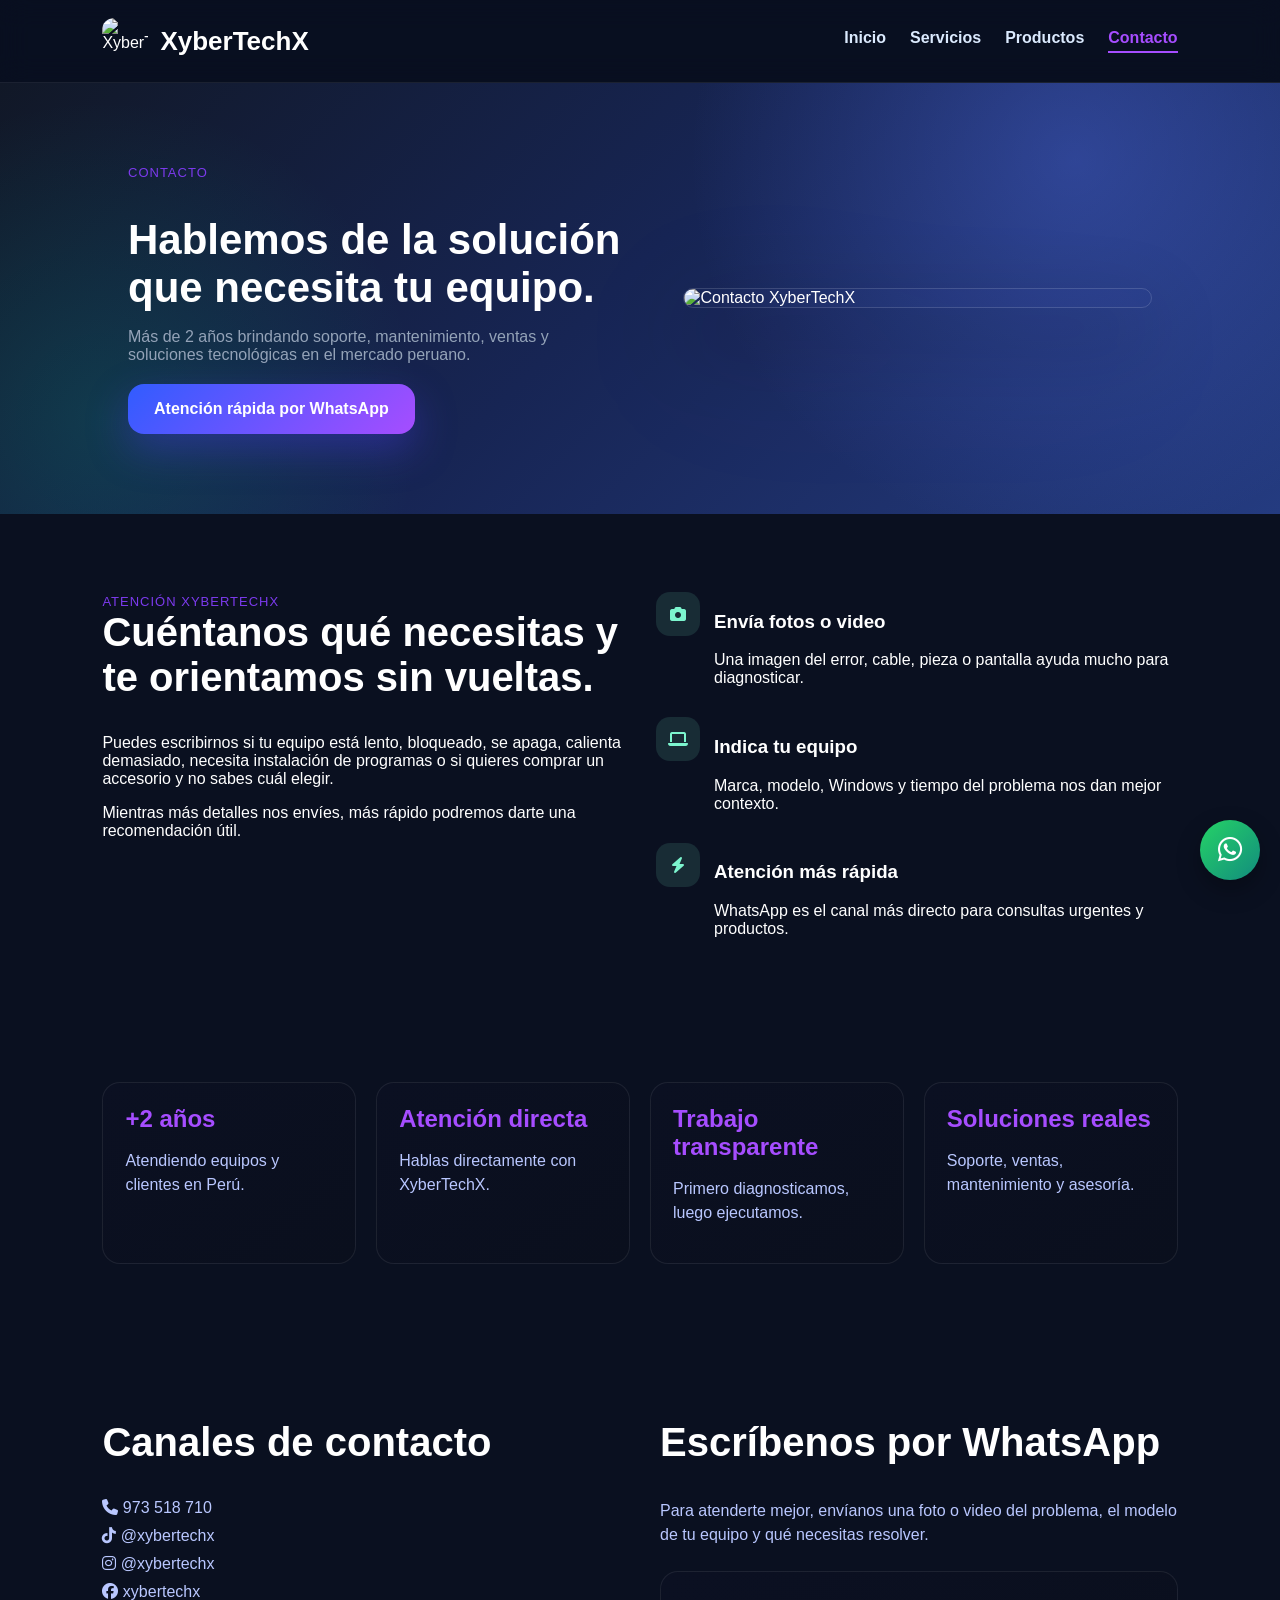
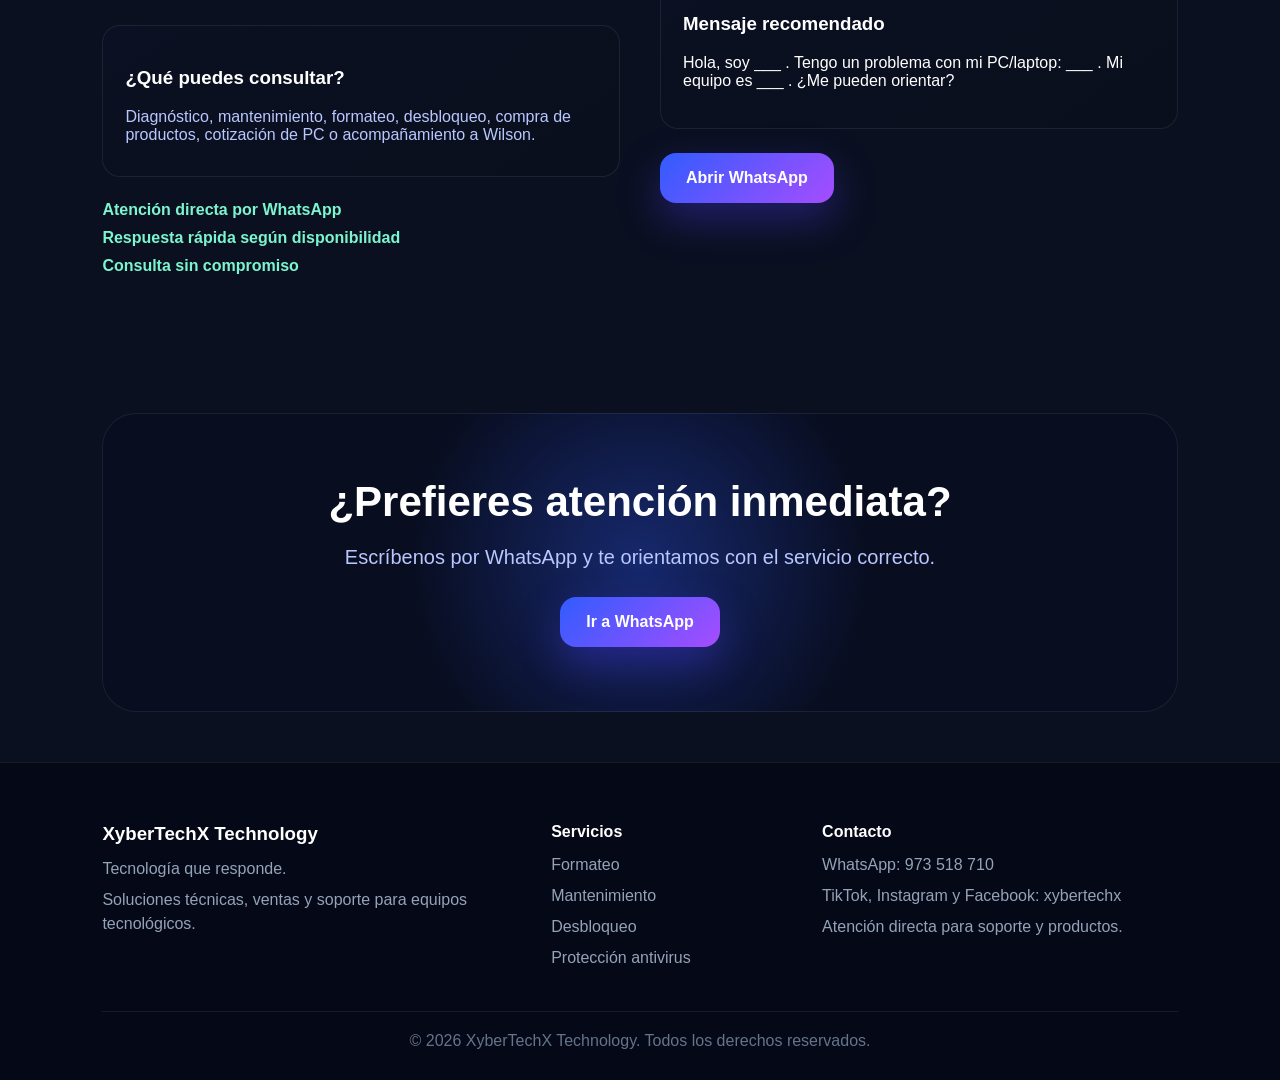
==== commit be92804c: "Migra imagenes publicas a Cloudinary" ====
--- a/contacto.html
+++ b/contacto.html
@@ -5,6 +5,7 @@
   <title>Contacto - XyberTechX Technology</title>
   <meta name="viewport" content="width=device-width, initial-scale=1.0">
 
+  <link rel="preconnect" href="https://res.cloudinary.com">
   <link rel="stylesheet" href="css/web.css">
   <link rel="stylesheet" href="https://cdnjs.cloudflare.com/ajax/libs/font-awesome/6.5.0/css/all.min.css">
 </head>
@@ -13,7 +14,7 @@
 
 <header class="nav">
   <div class="nav-brand">
-    <img src="img/logo.png" alt="XyberTechX">
+    <img src="https://res.cloudinary.com/dm64fu9ih/image/upload/v1778464885/xybertechx/logos/logo.webp" alt="XyberTechX">
     <h2>XyberTechX</h2>
   </div>
 
@@ -39,7 +40,7 @@
   </div>
 
   <div class="hero-img">
-    <img src="img/optimized/banner5-contacto.webp" alt="Contacto XyberTechX">
+    <img src="https://res.cloudinary.com/dm64fu9ih/image/upload/v1778464862/xybertechx/banners/banner5.webp" alt="Contacto XyberTechX">
   </div>
 </section>
 
--- a/css/web.css
+++ b/css/web.css
@@ -100,11 +100,17 @@
 
 .hero-img img {
   width: 100%;
+  display: block;
   max-height: 420px;
+  height: auto;
   object-fit: contain;
   border-radius: 34px;
   border: 1px solid rgba(255,255,255,0.14);
   box-shadow: 0 30px 80px rgba(0,0,0,0.32);
+}
+
+.home-hero .hero-img img {
+  max-height: none;
 }
 
 .home-hero .eyebrow {
@@ -603,6 +609,72 @@
   background: rgba(124, 58, 237, 0.1);
 }
 
+.logo-showcase {
+  overflow: hidden;
+  background:
+    radial-gradient(circle at 12% 20%, rgba(0, 184, 148, 0.12), transparent 28%),
+    #0f172a;
+}
+
+.logo-carousel {
+  overflow: hidden;
+  border: 1px solid rgba(124,245,206,0.14);
+  border-radius: 22px;
+  background: rgba(255,255,255,0.035);
+}
+
+.logo-track {
+  display: flex;
+  gap: 22px;
+  width: max-content;
+  padding: 22px;
+  animation: logo-scroll 42s linear infinite;
+}
+
+.logo-carousel:hover .logo-track {
+  animation-play-state: paused;
+}
+
+.logo-slide {
+  width: 260px;
+  min-height: 282px;
+  display: flex;
+  flex-direction: column;
+  justify-content: space-between;
+  align-items: center;
+  gap: 16px;
+  padding: 16px;
+  border-radius: 18px;
+  background: #10182e;
+  border: 1px solid rgba(88,119,255,0.18);
+}
+
+.logo-slide img {
+  width: 100%;
+  height: 220px;
+  object-fit: contain;
+  border-radius: 12px;
+  display: block;
+  background: #fff;
+}
+
+.logo-slide h3 {
+  margin: 0;
+  color: #dbeafe;
+  text-align: center;
+  font-size: 18px;
+}
+
+@keyframes logo-scroll {
+  from {
+    transform: translateX(0);
+  }
+
+  to {
+    transform: translateX(calc(-50% - 11px));
+  }
+}
+
 /* ===== SPLIT SECTION ===== */
 .split-section {
   display: grid;
@@ -676,7 +748,8 @@
 
 .services-hero-img img {
   width: 100%;
-  max-height: 360px;
+  max-height: none;
+  height: auto;
   object-fit: contain;
   border-radius: 28px;
   filter: drop-shadow(0 24px 60px rgba(166,77,255,0.28));
@@ -1077,6 +1150,21 @@
     width: 100%;
   }
 
+  .logo-track {
+    gap: 16px;
+    padding: 16px;
+  }
+
+  .logo-slide {
+    width: 210px;
+    min-height: 238px;
+    padding: 12px;
+  }
+
+  .logo-slide img {
+    height: 170px;
+  }
+
   .cta {
     margin: 32px 6%;
     padding: 42px 20px;
